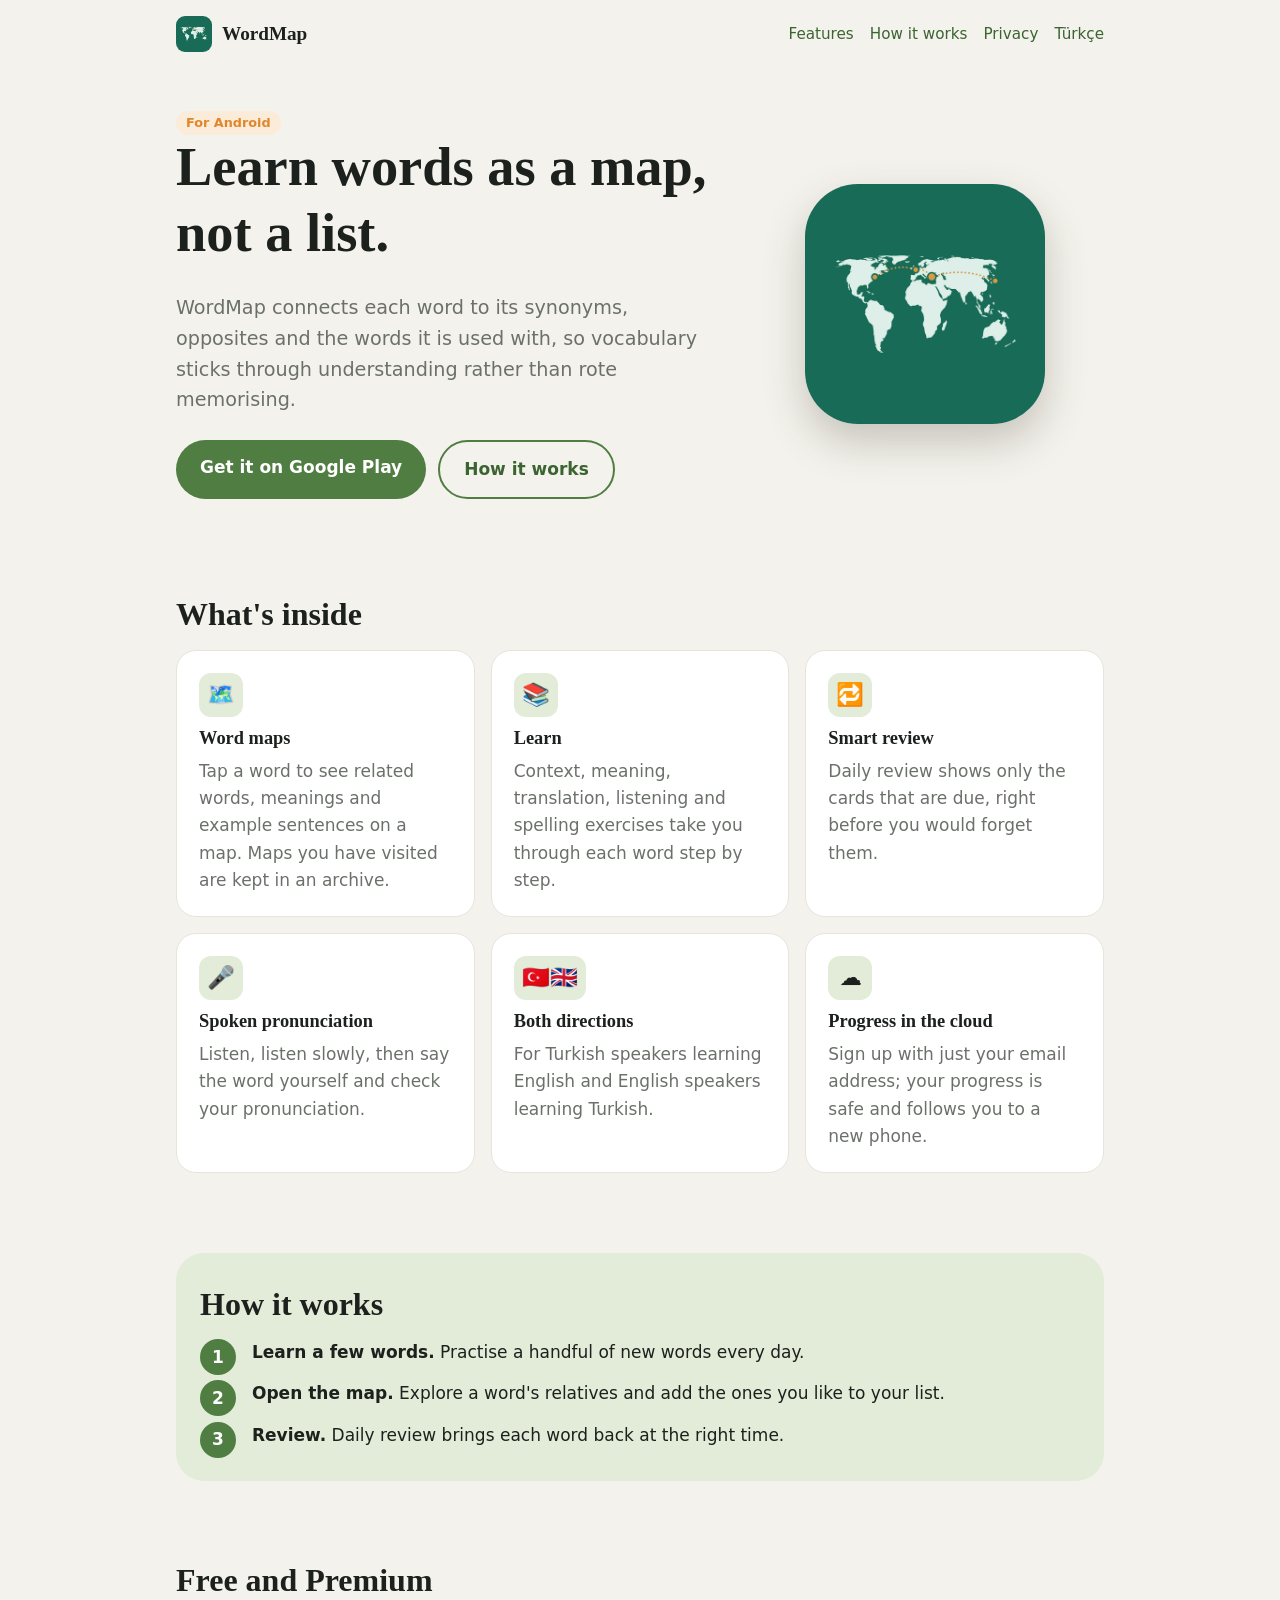
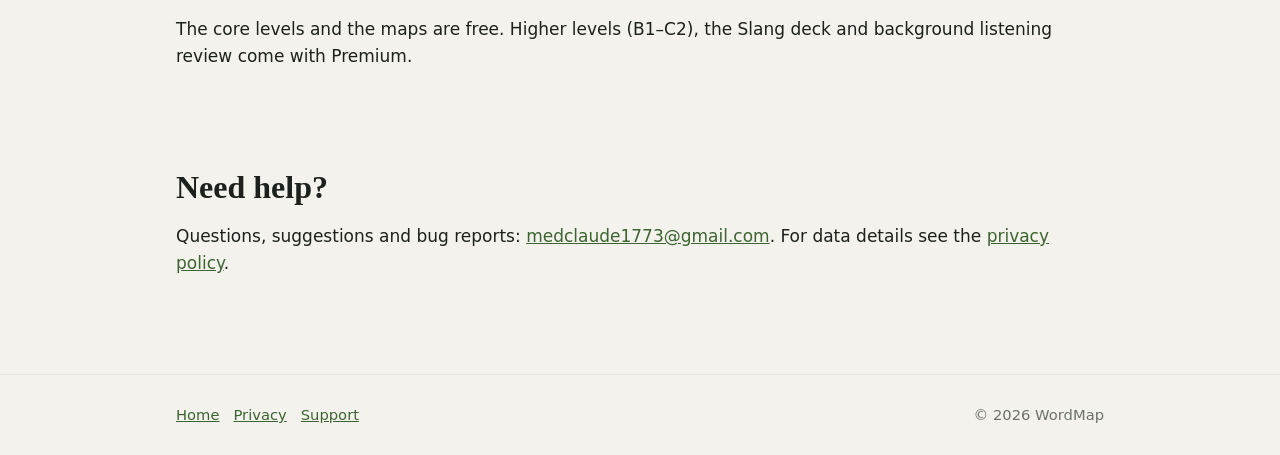
==== en/index.html @ a654e496 "Initial site Co-Authored-By: Claude Sonnet 5.5 <noreply@anthropic.com>" ====
<!doctype html>
<html lang="en">
<head>
<meta charset="utf-8">
<meta name="viewport" content="width=device-width,initial-scale=1">
<title>WordMap – Learn words as a map</title>
<meta name="description" content="Learn English and Turkish words together with the words they connect to: word maps, smart review and spoken pronunciation practice.">
<meta name="theme-color" content="#4F7D42">
<link rel="icon" href="../assets/favicon.png">
<link rel="stylesheet" href="../style.css">
<link rel="alternate" hreflang="tr" href="../">
</head>
<body>
<header class="top"><div class="wrap">
<a class="brand" href="./"><img src="../assets/icon.png" alt="" width="36" height="36">WordMap</a>
<nav><a href="./#features">Features</a><a href="./#how">How it works</a><a href="privacy.html">Privacy</a><a href="../" hreflang="tr">Türkçe</a></nav>
</div></header>
<main class="wrap">
<div class="hero">
<div>
<span class="badge">For Android</span>
<h1>Learn words as a map, not a list.</h1>
<p class="lead">WordMap connects each word to its synonyms, opposites and the words it is used with, so vocabulary sticks through understanding rather than rote memorising.</p>
<div class="cta">
<a class="btn" href="https://play.google.com/store/apps/details?id=com.wordmap.learn">Get it on Google Play</a>
<a class="btn ghost" href="#how">How it works</a>
</div>
</div>
<div class="icon-art"><img src="../assets/icon.png" alt="WordMap app icon" width="240" height="240"></div>
</div>

<section id="features">
<h2>What's inside</h2>
<div class="grid">
<div class="card"><div class="em">🗺️</div><h3>Word maps</h3><p>Tap a word to see related words, meanings and example sentences on a map. Maps you have visited are kept in an archive.</p></div>
<div class="card"><div class="em">📚</div><h3>Learn</h3><p>Context, meaning, translation, listening and spelling exercises take you through each word step by step.</p></div>
<div class="card"><div class="em">🔁</div><h3>Smart review</h3><p>Daily review shows only the cards that are due, right before you would forget them.</p></div>
<div class="card"><div class="em">🎤</div><h3>Spoken pronunciation</h3><p>Listen, listen slowly, then say the word yourself and check your pronunciation.</p></div>
<div class="card"><div class="em">🇹🇷🇬🇧</div><h3>Both directions</h3><p>For Turkish speakers learning English and English speakers learning Turkish.</p></div>
<div class="card"><div class="em">☁️</div><h3>Progress in the cloud</h3><p>Sign up with just your email address; your progress is safe and follows you to a new phone.</p></div>
</div>
</section>

<section id="how"><div class="band">
<h2>How it works</h2>
<ol class="steps">
<li><strong>Learn a few words.</strong> Practise a handful of new words every day.</li>
<li><strong>Open the map.</strong> Explore a word's relatives and add the ones you like to your list.</li>
<li><strong>Review.</strong> Daily review brings each word back at the right time.</li>
</ol>
</div></section>

<section>
<h2>Free and Premium</h2>
<p>The core levels and the maps are free. Higher levels (B1–C2), the Slang deck and background listening review come with Premium.</p>
</section>

<section>
<h2>Need help?</h2>
<p>Questions, suggestions and bug reports: <a href="mailto:medclaude1773@gmail.com">medclaude1773@gmail.com</a>. For data details see the <a href="privacy.html">privacy policy</a>.</p>
</section>
</main>
<footer><div class="wrap">
<div><a href="./">Home</a><a href="privacy.html">Privacy</a><a href="mailto:medclaude1773@gmail.com">Support</a></div>
<div>© 2026 WordMap</div>
</div></footer>
</body></html>
---- style.css ----
:root{--bg:#F4F2EC;--surface:#fff;--text:#1C211D;--muted:#6B716A;--border:#E7E4DC;--primary:#4F7D42;--primary-strong:#3C6431;--soft:#E3ECD9;--accent:#E0862B;--accent-soft:#FBEBD9;--on-primary:#fff}
@media (prefers-color-scheme:dark){:root{--bg:#141612;--surface:#1D201B;--text:#EEF0EA;--muted:#A6AC9F;--border:#2E322A;--primary:#93C27F;--primary-strong:#B5DAA3;--soft:#283423;--accent:#F0A55A;--accent-soft:#3A2D1E;--on-primary:#14200F}}
*{box-sizing:border-box}
html{scroll-behavior:smooth}
body{margin:0;background:var(--bg);color:var(--text);font:17px/1.6 system-ui,-apple-system,"Segoe UI",Roboto,sans-serif;-webkit-text-size-adjust:100%}
h1,h2,h3{font-family:Georgia,"Times New Roman",serif;line-height:1.2;margin:0 0 .5em}
h1{font-size:clamp(2.1rem,6vw,3.4rem)}h2{font-size:clamp(1.5rem,4vw,2rem)}h3{font-size:1.15rem}
a{color:var(--primary-strong)}
.wrap{max-width:960px;margin:0 auto;padding:0 16px}
header.top{padding:16px 0}
header.top .wrap{display:flex;align-items:center;justify-content:space-between;gap:12px;flex-wrap:wrap}
.brand{display:flex;align-items:center;gap:10px;font:700 1.2rem Georgia,serif;color:var(--text);text-decoration:none}
.brand img{width:36px;height:36px;border-radius:9px}
nav a{margin-left:16px;text-decoration:none;font-size:.95rem}
nav a:first-child{margin-left:0}
.hero{padding:40px 0 56px;display:grid;gap:32px;align-items:center}
@media(min-width:760px){.hero{grid-template-columns:1.2fr .8fr}}
.hero p.lead{font-size:1.2rem;color:var(--muted);max-width:34em}
.btn{display:inline-block;background:var(--primary);color:var(--on-primary);padding:14px 24px;border-radius:999px;text-decoration:none;font-weight:600}
.btn:hover{background:var(--primary-strong)}
.btn.ghost{background:transparent;color:var(--primary-strong);border:2px solid var(--primary)}
.cta{display:flex;gap:12px;flex-wrap:wrap;margin-top:24px}
.icon-art{display:flex;justify-content:center}
.icon-art img{width:min(240px,60vw);border-radius:22%;box-shadow:0 18px 40px rgba(58,58,42,.25)}
section{padding:40px 0}
.grid{display:grid;gap:16px;grid-template-columns:repeat(auto-fit,minmax(240px,1fr))}
.card{background:var(--surface);border:1px solid var(--border);border-radius:20px;padding:22px}
.card .em{display:inline-grid;place-items:center;min-width:44px;height:44px;padding:0 8px;white-space:nowrap;border-radius:12px;background:var(--soft);font-size:1.4rem;margin-bottom:10px}
.card p{margin:0;color:var(--muted)}
.band{background:var(--soft);border-radius:28px;padding:32px 24px}
.steps{counter-reset:s;list-style:none;padding:0;margin:0;display:grid;gap:14px}
.steps li{counter-increment:s;padding-left:52px;position:relative}
.steps li::before{content:counter(s);position:absolute;left:0;top:0;width:36px;height:36px;border-radius:50%;background:var(--primary);color:var(--on-primary);display:grid;place-items:center;font-weight:700}
.badge{display:inline-block;background:var(--accent-soft);color:var(--accent);padding:2px 10px;border-radius:999px;font-size:.8rem;font-weight:700}
footer{border-top:1px solid var(--border);margin-top:40px;padding:28px 0;color:var(--muted);font-size:.92rem}
footer .wrap{display:flex;gap:16px;flex-wrap:wrap;justify-content:space-between}
footer a{margin-right:14px}
.doc{max-width:720px;padding:24px 16px 8px;margin:0 auto}
.doc h2{margin-top:1.6em}
.doc ul{padding-left:1.2em}
.note{background:var(--accent-soft);border-radius:12px;padding:12px 16px;font-size:.95rem}
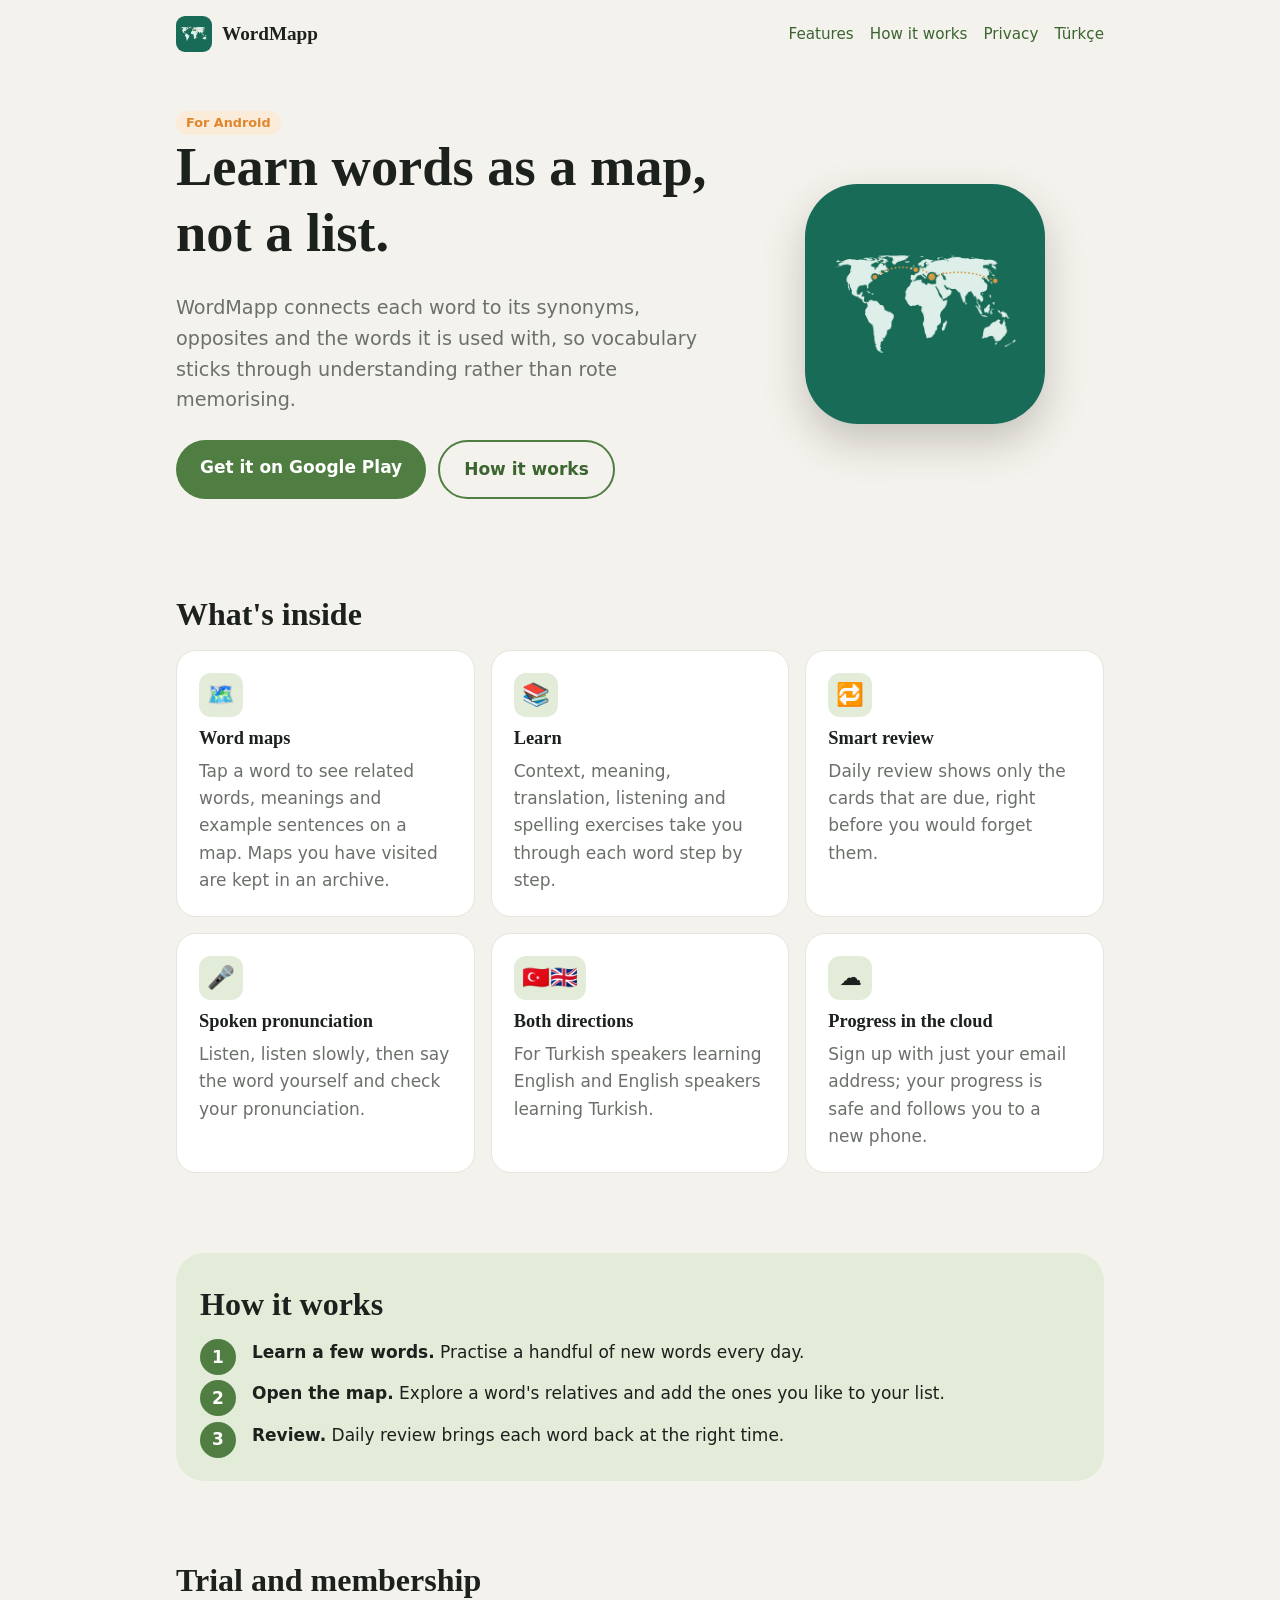
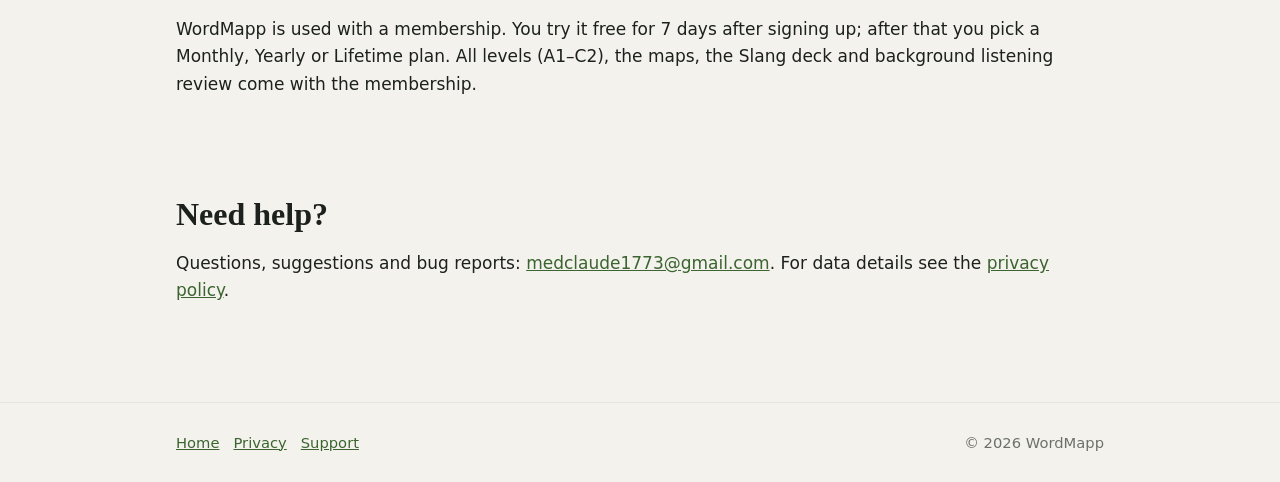
==== commit 8a4ccb30: "Site: rename to WordMapp, correct the free/paid text, fix privacy wording" ====
--- a/en/index.html
+++ b/en/index.html
@@ -3,7 +3,7 @@
 <head>
 <meta charset="utf-8">
 <meta name="viewport" content="width=device-width,initial-scale=1">
-<title>WordMap – Learn words as a map</title>
+<title>WordMapp – Learn words as a map</title>
 <meta name="description" content="Learn English and Turkish words together with the words they connect to: word maps, smart review and spoken pronunciation practice.">
 <meta name="theme-color" content="#4F7D42">
 <link rel="icon" href="../assets/favicon.png">
@@ -12,7 +12,7 @@
 </head>
 <body>
 <header class="top"><div class="wrap">
-<a class="brand" href="./"><img src="../assets/icon.png" alt="" width="36" height="36">WordMap</a>
+<a class="brand" href="./"><img src="../assets/icon.png" alt="" width="36" height="36">WordMapp</a>
 <nav><a href="./#features">Features</a><a href="./#how">How it works</a><a href="privacy.html">Privacy</a><a href="../" hreflang="tr">Türkçe</a></nav>
 </div></header>
 <main class="wrap">
@@ -20,13 +20,13 @@
 <div>
 <span class="badge">For Android</span>
 <h1>Learn words as a map, not a list.</h1>
-<p class="lead">WordMap connects each word to its synonyms, opposites and the words it is used with, so vocabulary sticks through understanding rather than rote memorising.</p>
+<p class="lead">WordMapp connects each word to its synonyms, opposites and the words it is used with, so vocabulary sticks through understanding rather than rote memorising.</p>
 <div class="cta">
-<a class="btn" href="https://play.google.com/store/apps/details?id=com.wordmap.learn">Get it on Google Play</a>
+<a class="btn" href="https://play.google.com/store/apps/details?id=com.wordmapp.app">Get it on Google Play</a>
 <a class="btn ghost" href="#how">How it works</a>
 </div>
 </div>
-<div class="icon-art"><img src="../assets/icon.png" alt="WordMap app icon" width="240" height="240"></div>
+<div class="icon-art"><img src="../assets/icon.png" alt="WordMapp app icon" width="240" height="240"></div>
 </div>
 
 <section id="features">
@@ -51,8 +51,8 @@
 </div></section>
 
 <section>
-<h2>Free and Premium</h2>
-<p>The core levels and the maps are free. Higher levels (B1–C2), the Slang deck and background listening review come with Premium.</p>
+<h2>Trial and membership</h2>
+<p>WordMapp is used with a membership. You try it free for 7 days after signing up; after that you pick a Monthly, Yearly or Lifetime plan. All levels (A1–C2), the maps, the Slang deck and background listening review come with the membership.</p>
 </section>
 
 <section>
@@ -62,6 +62,6 @@
 </main>
 <footer><div class="wrap">
 <div><a href="./">Home</a><a href="privacy.html">Privacy</a><a href="mailto:medclaude1773@gmail.com">Support</a></div>
-<div>© 2026 WordMap</div>
+<div>© 2026 WordMapp</div>
 </div></footer>
 </body></html>
